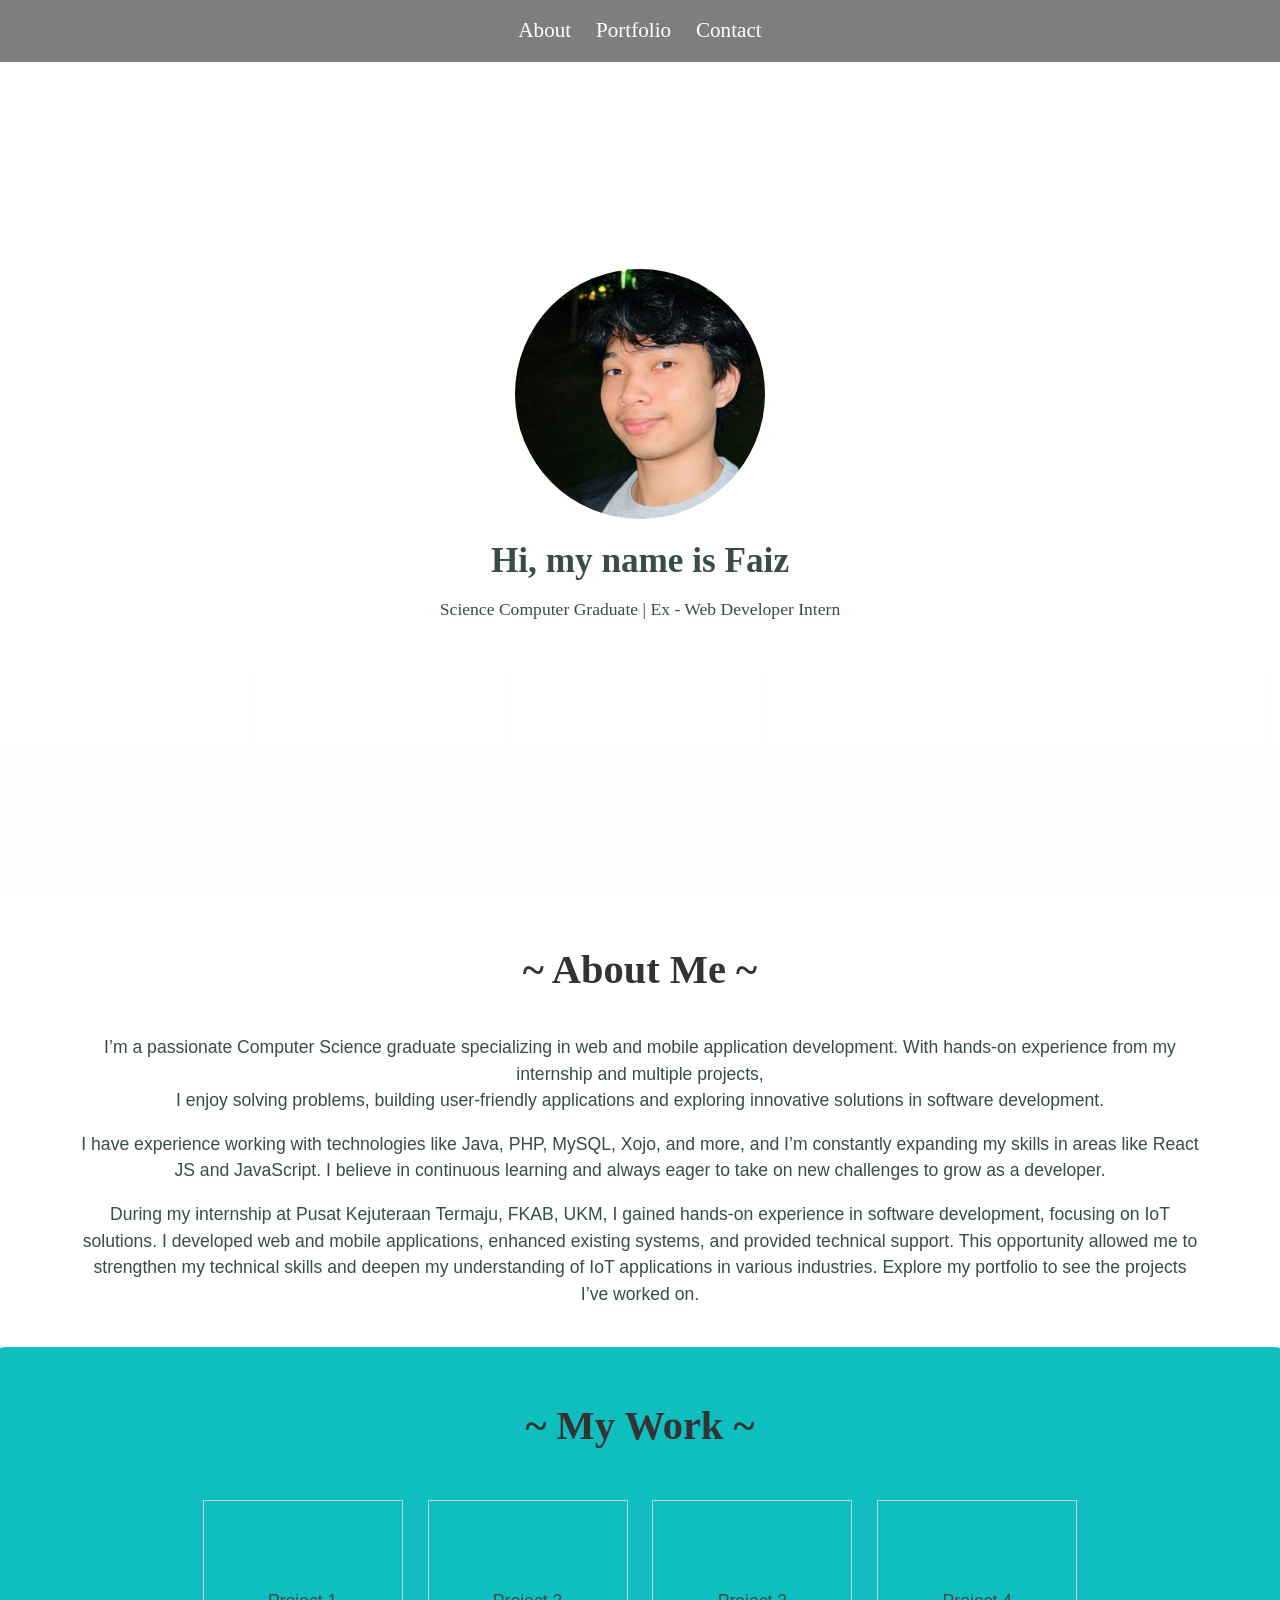
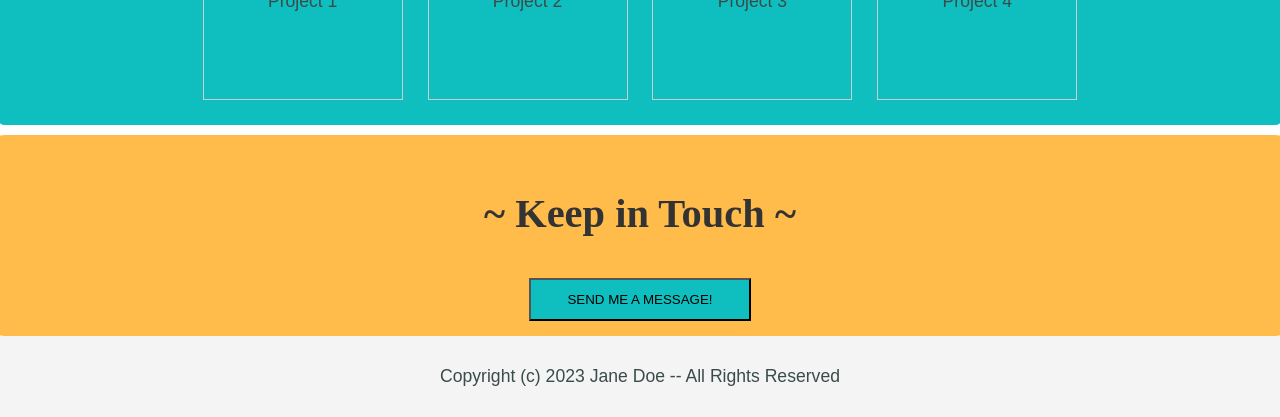
==== index.html @ 45387423 "Update index.html" ====
<!DOCTYPE html>
<html lang="en">
<head>
    <meta charset="UTF-8">
    <meta name="viewport" content="width=device-width, initial-scale=1.0">
    <title>Personal Portfolio</title>
    <link rel="stylesheet" href="style.css">
</head>
<body>
    <header class="header-background">
        <nav>
            <ul>
                <li><a href="#about">About</a></li>
                <li><a href="#portfolio">Portfolio</a></li>
                <li><a href="#contact">Contact</a></li>
            </ul>
        </nav>
        <div class="header-content">
            <img src="faiz_photo.jpg" alt="Profile Photo of Faiz">
            <h1>Hi, my name is Faiz</h1>
            <p>Science Computer Graduate | Ex - Web Developer Intern</p>
        </div>
    </header>
    <main>
        <section id="about">
            <h2>~ About Me ~</h2>
            <img src="faiz_photo.jpg" alt="Faiz's Profile" class="profile-photo" hidden>
            <p>I’m a passionate Computer Science graduate specializing in web and mobile application development. 
                With hands-on experience from my internship and multiple projects,<br>I enjoy solving problems, building user-friendly applications 
                and exploring innovative solutions in software development.</p>
            <p>I have experience working with technologies like Java, PHP, MySQL, Xojo, and more, and I’m constantly expanding my skills in areas 
                like React JS and JavaScript. I believe in continuous learning and always eager to take on new challenges to grow as a developer.</p>
            <p>During my internship at Pusat Kejuteraan Termaju, FKAB, UKM, I gained hands-on experience in software development, focusing on IoT solutions. 
                I developed web and mobile applications, enhanced existing systems, and provided technical support. 
                This opportunity allowed me to strengthen my technical skills and deepen my understanding of IoT applications in various industries. 
                Explore my portfolio to see the projects I’ve worked on.</p>
            </section>
        <section id="portfolio">
            <h2>~ My Work ~</h2>
            <div class="project" id="project1">Project 1</div>
            <div class="project" id="project2">Project 2</div>
            <div class="project" id="project3">Project 3</div>
            <div class="project" id="project4">Project 4</div>        
        </section>
        <section id="contact">
            <h2>~ Keep in Touch ~</h2>
            <button class="btn btn-default td-btn outline white">Send me a message!</button>
        </section>
    </main>
    <footer>
        <p>Copyright (c) 2023 Jane Doe -- All Rights Reserved</p>
    </footer>
</body>
</html>
---- style.css ----
:root {
    --primary-color: #29a598;
    --text-color: #394c4a;
    --background-light: #ffffff;
    --header-height: 100vh;
}

*, *::before, *::after {
    box-sizing: border-box;
}

html {
    font-size: 110%;
}

body {
    margin: 0;
    padding: 0;
    font-family: 'Work Sans', Helvetica, sans-serif;
    color: #394c4a;
    line-height: 1.5;
    overflow-x: hidden;
}

.header-background {
    background: linear-gradient(rgba(255, 254, 253, 0.7), rgba(255, 254, 253, 0.9)), 
                url("https://i.imgur.com/TAn6FWz.jpg") center center fixed;
    background-size: cover;
    text-align: center;
    height: 100vh; 
    display: flex;
    flex-direction: column;
    justify-content: center;
    align-items: center;
}

nav {
    width: 100%;
    position: absolute;
    top: 0;
    left: 0;
    background: rgba(0, 0, 0, 0.5);
    padding: 15px 0;
}

nav ul {
    list-style: none;
    margin: 0 auto;
    padding: 0;
    text-align: center;
}

nav ul li {
    display: inline;
    margin: 0 10px;
}

nav ul li a {
    color: white;
    text-decoration: none;
    font-family: 'Unica One', cursive;
    font-size: 1.2rem;
}

.header-content img {
    max-width: 250px;
    border-radius: 50%;
}

.header-content h1, .header-content p {
    margin: 0.5rem 0;
    font-family: 'Unica One', cursive;

}

#about {
    background-color: #ffffff; 
    padding-left: 40px;
    padding-right: 40px;
    margin: 40px;
    border-radius: 0.5%;
    text-align: center;
}

.profile-photo {
    max-width: 40%;
    height: auto; 
    border-radius: 50%; 
}

#portfolio {
    background-color: #0fbfbf; 
    padding: 15px;
    border-radius: 0.5%;
    text-align: center;
    margin-bottom: 10px;
}

.project {
    width: 200px;
    height: 200px;
    border: 1px solid #ccc;
    margin: 10px;
    display: inline-block;
    line-height: 200px;
}

#contact {
    background-color: #ffbc4b; 
    padding: 15px;
    border-radius: 0.5%;
    text-align: center;
}

.td-btn {
    padding: 12px 36px;
    text-transform: uppercase;
    transition: background-color 0.2s ease-in-out;
     background-color: #0fbfbf; 

}

footer {
    background-color: #f4f4f4;
    text-align: center;
    padding: 10px;
}

/* Additional Styles */
h2 {
    color: #333;
    font-family: 'Unica One', cursive;
    font-size: 2.3rem;
}

a {
    color: #29a598;
    transition: color 0.2s ease-in-out;
}

a:hover {
    color: #208479;
}

@media (max-width: 768px) {
    nav ul li {
        display: block;
        margin: 10px 0;
    }
  
  .profile-photo {
        width: 50%; 
        margin: 0 auto; 
    }
}
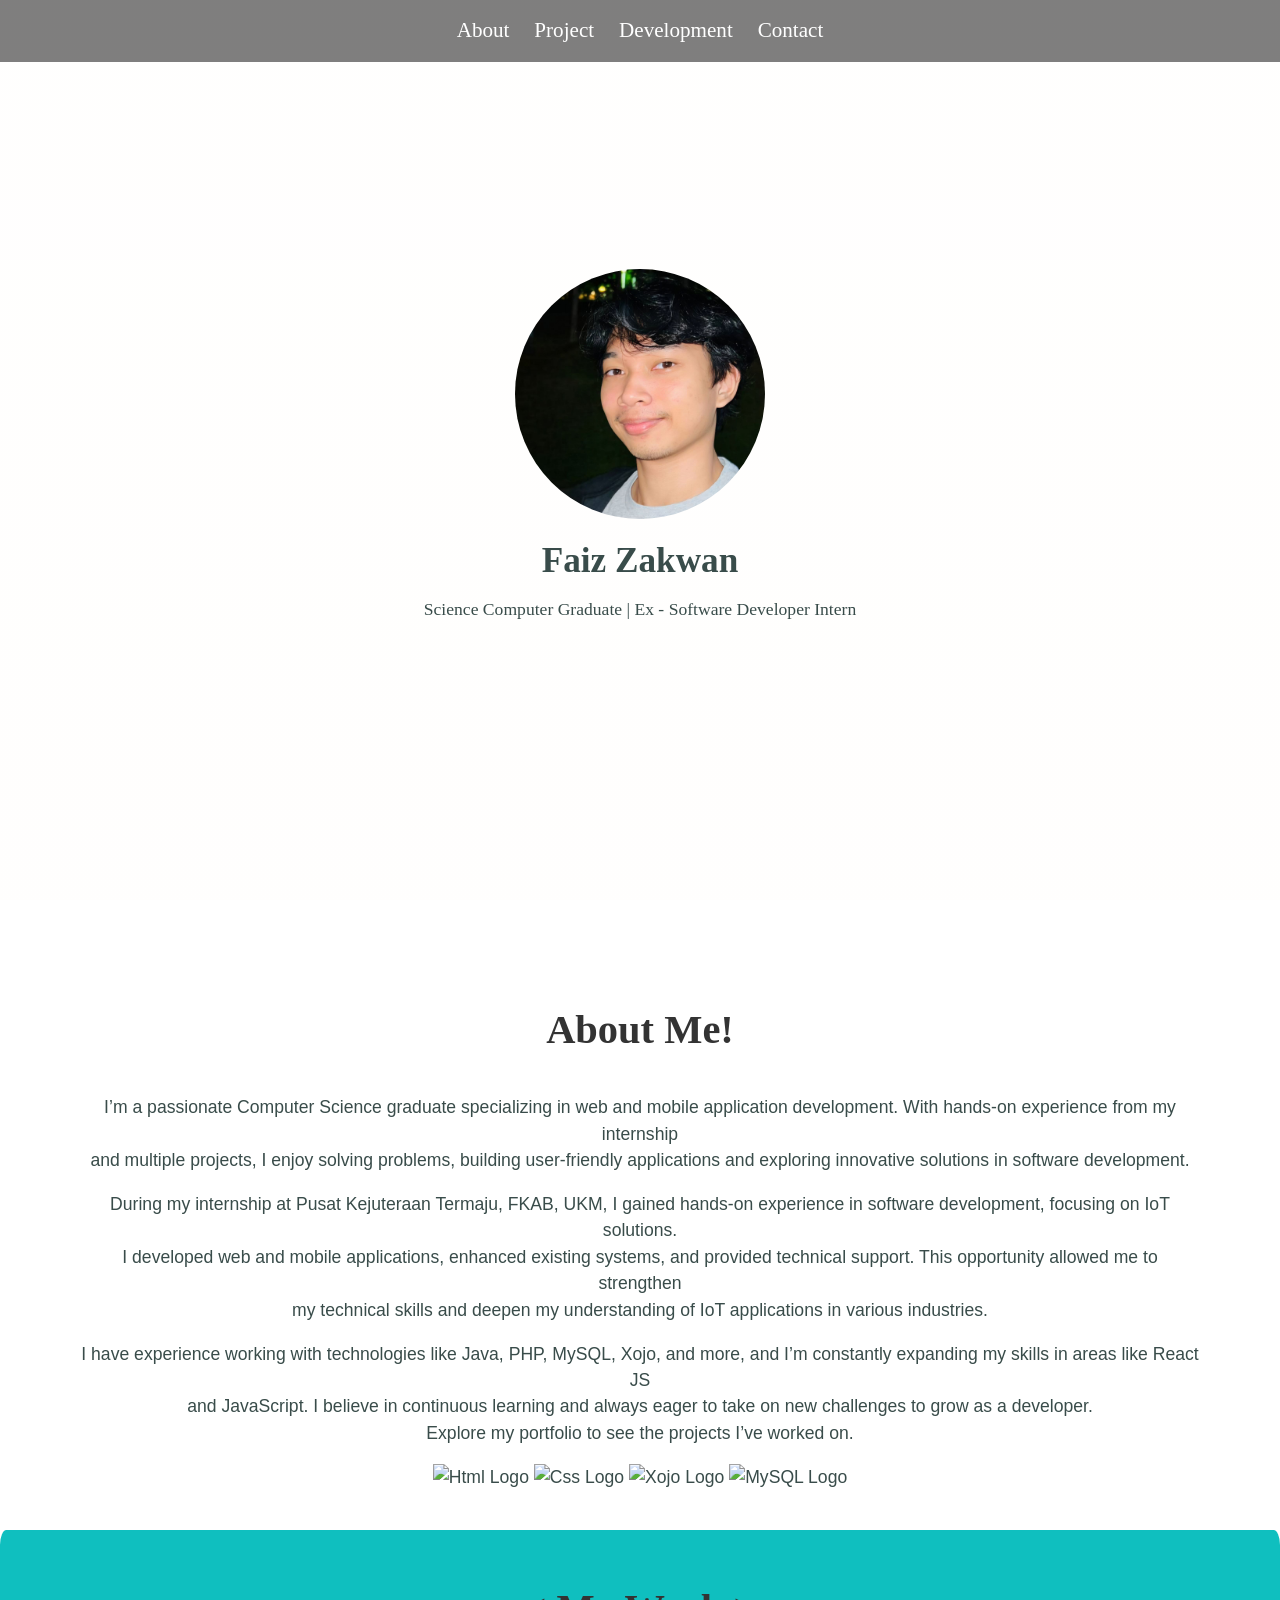
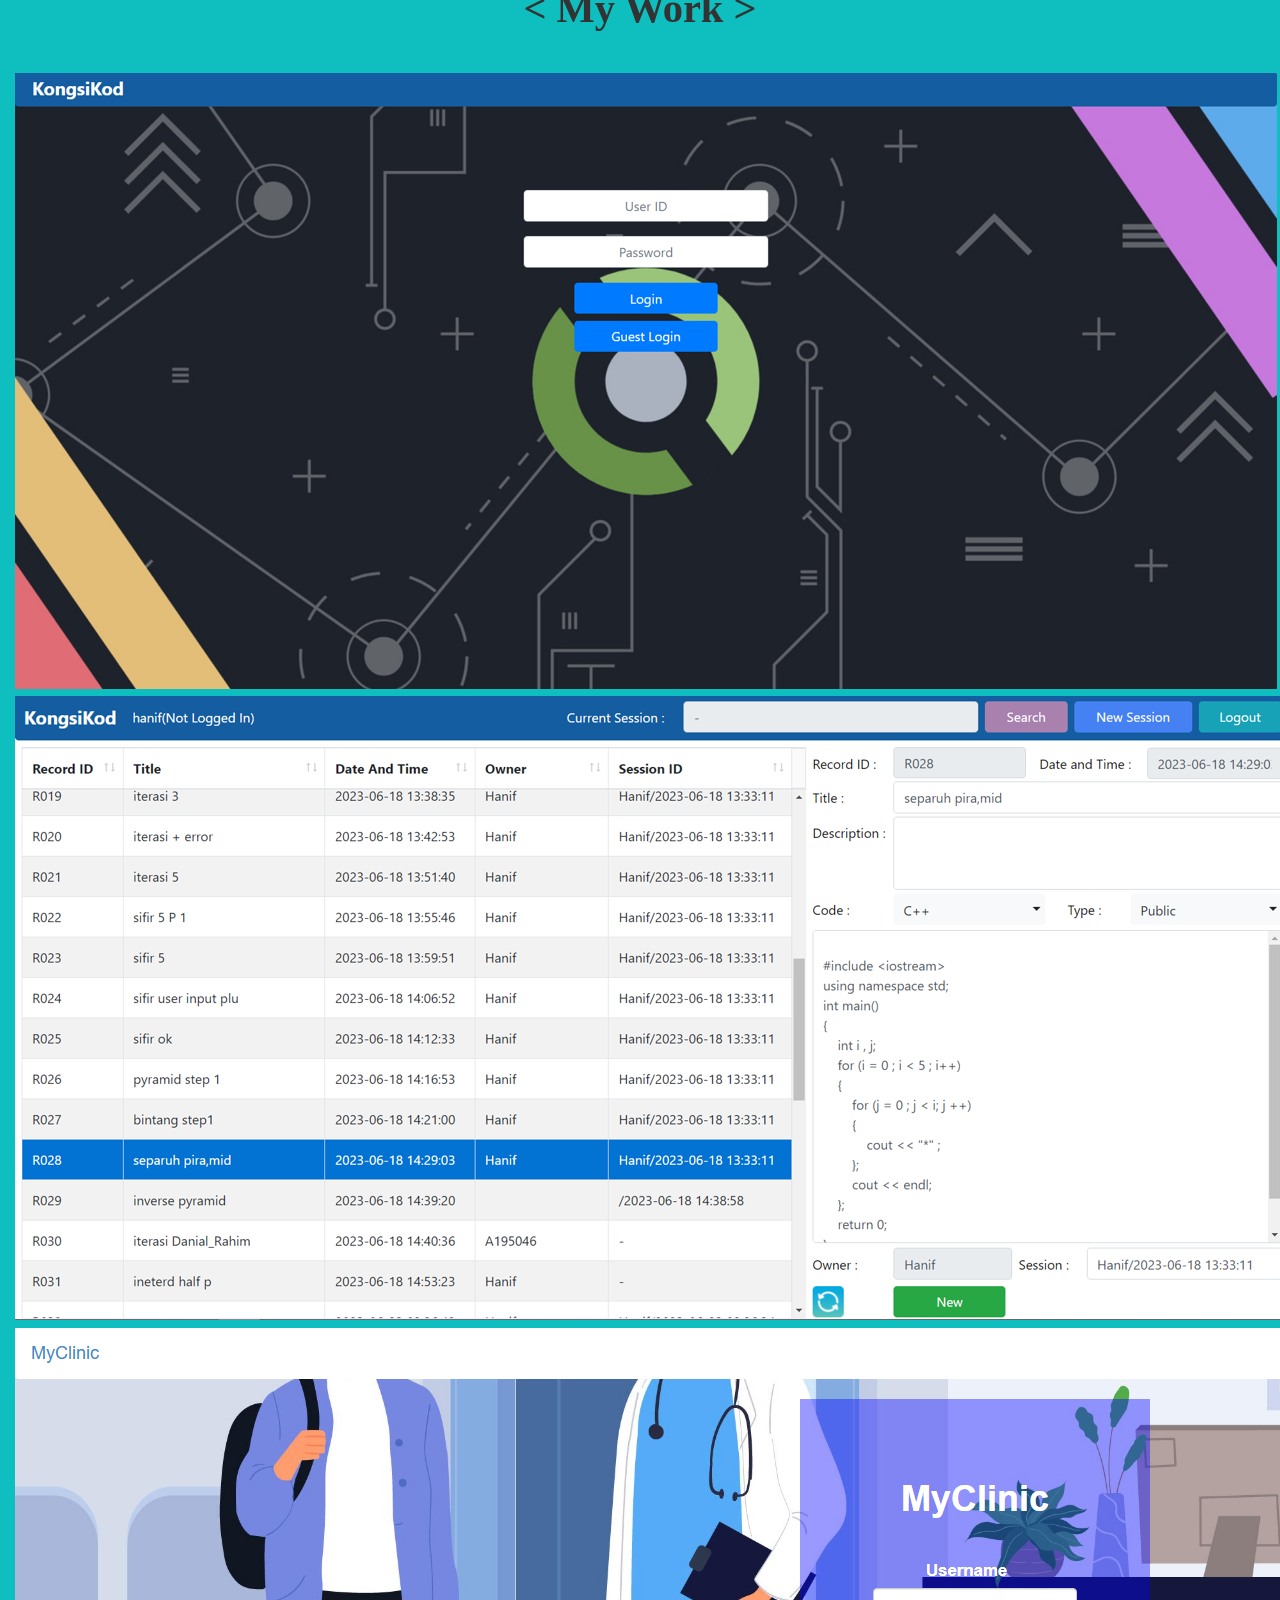
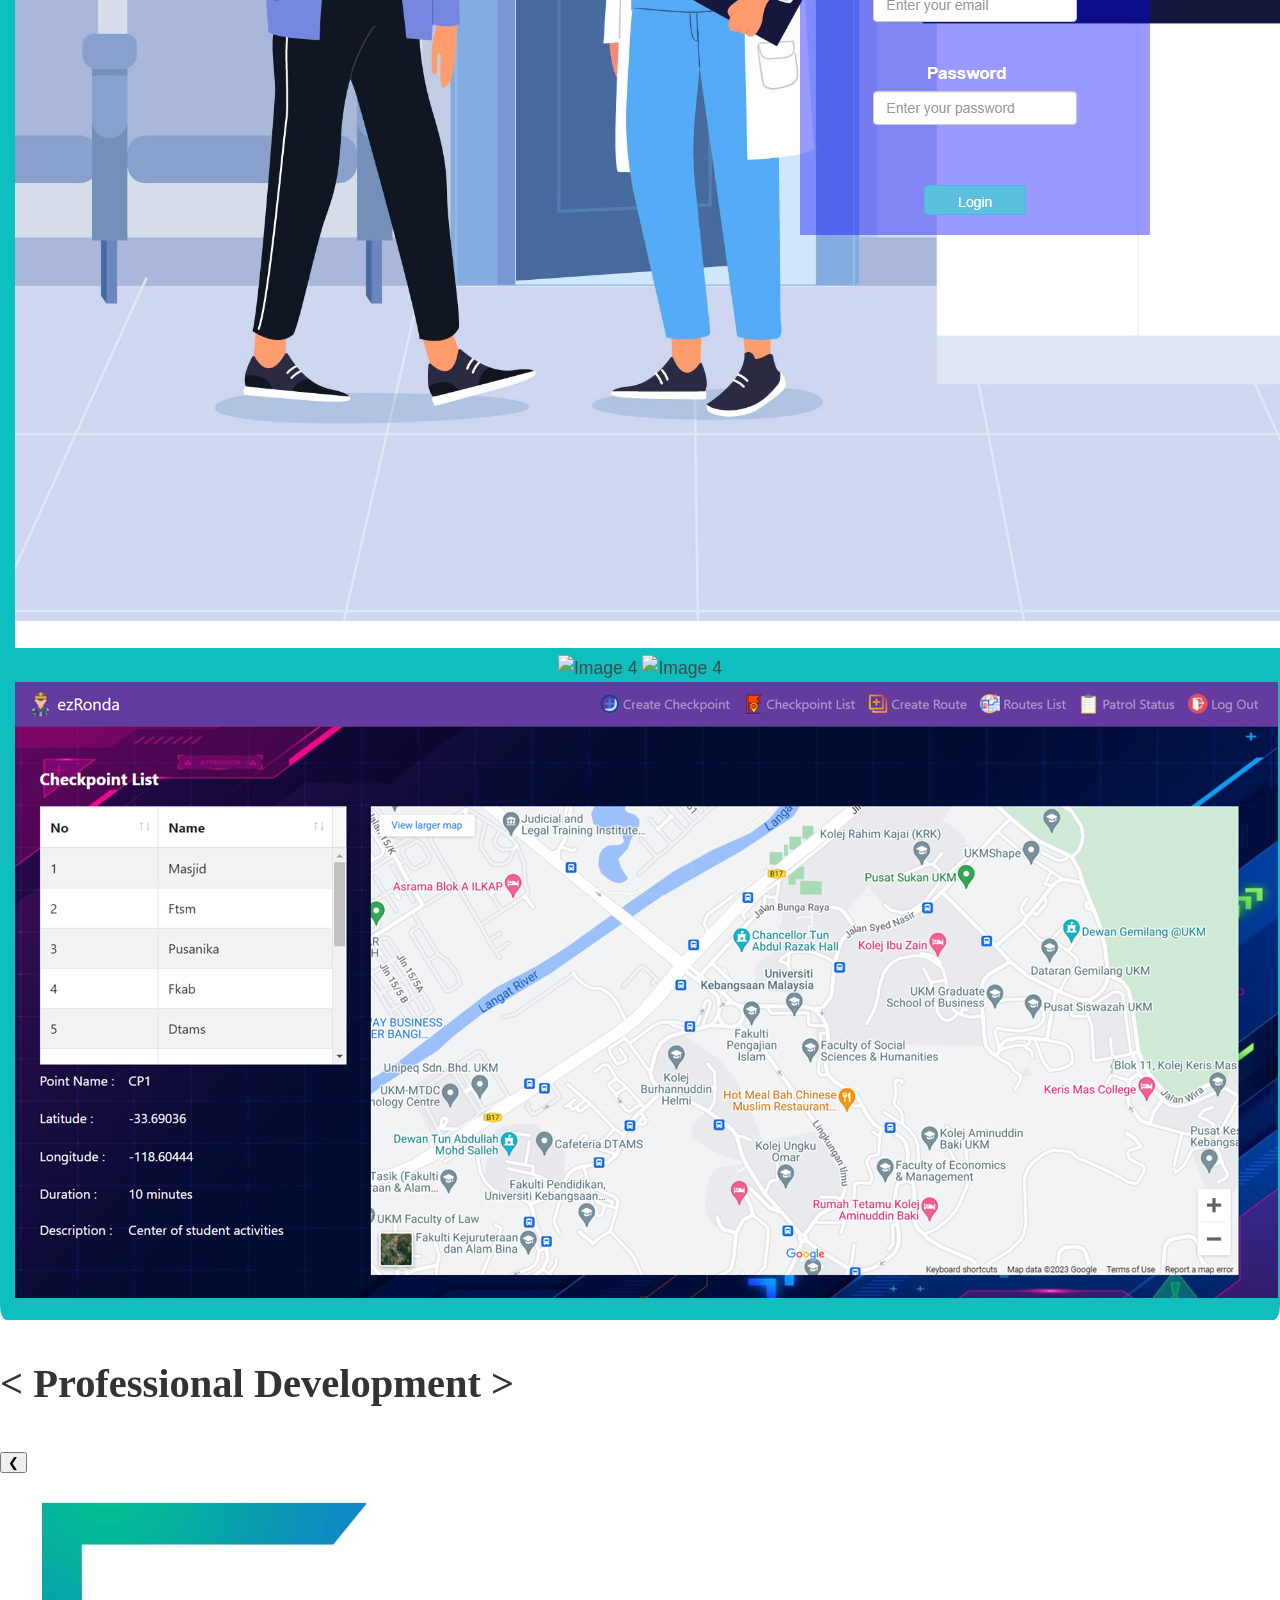
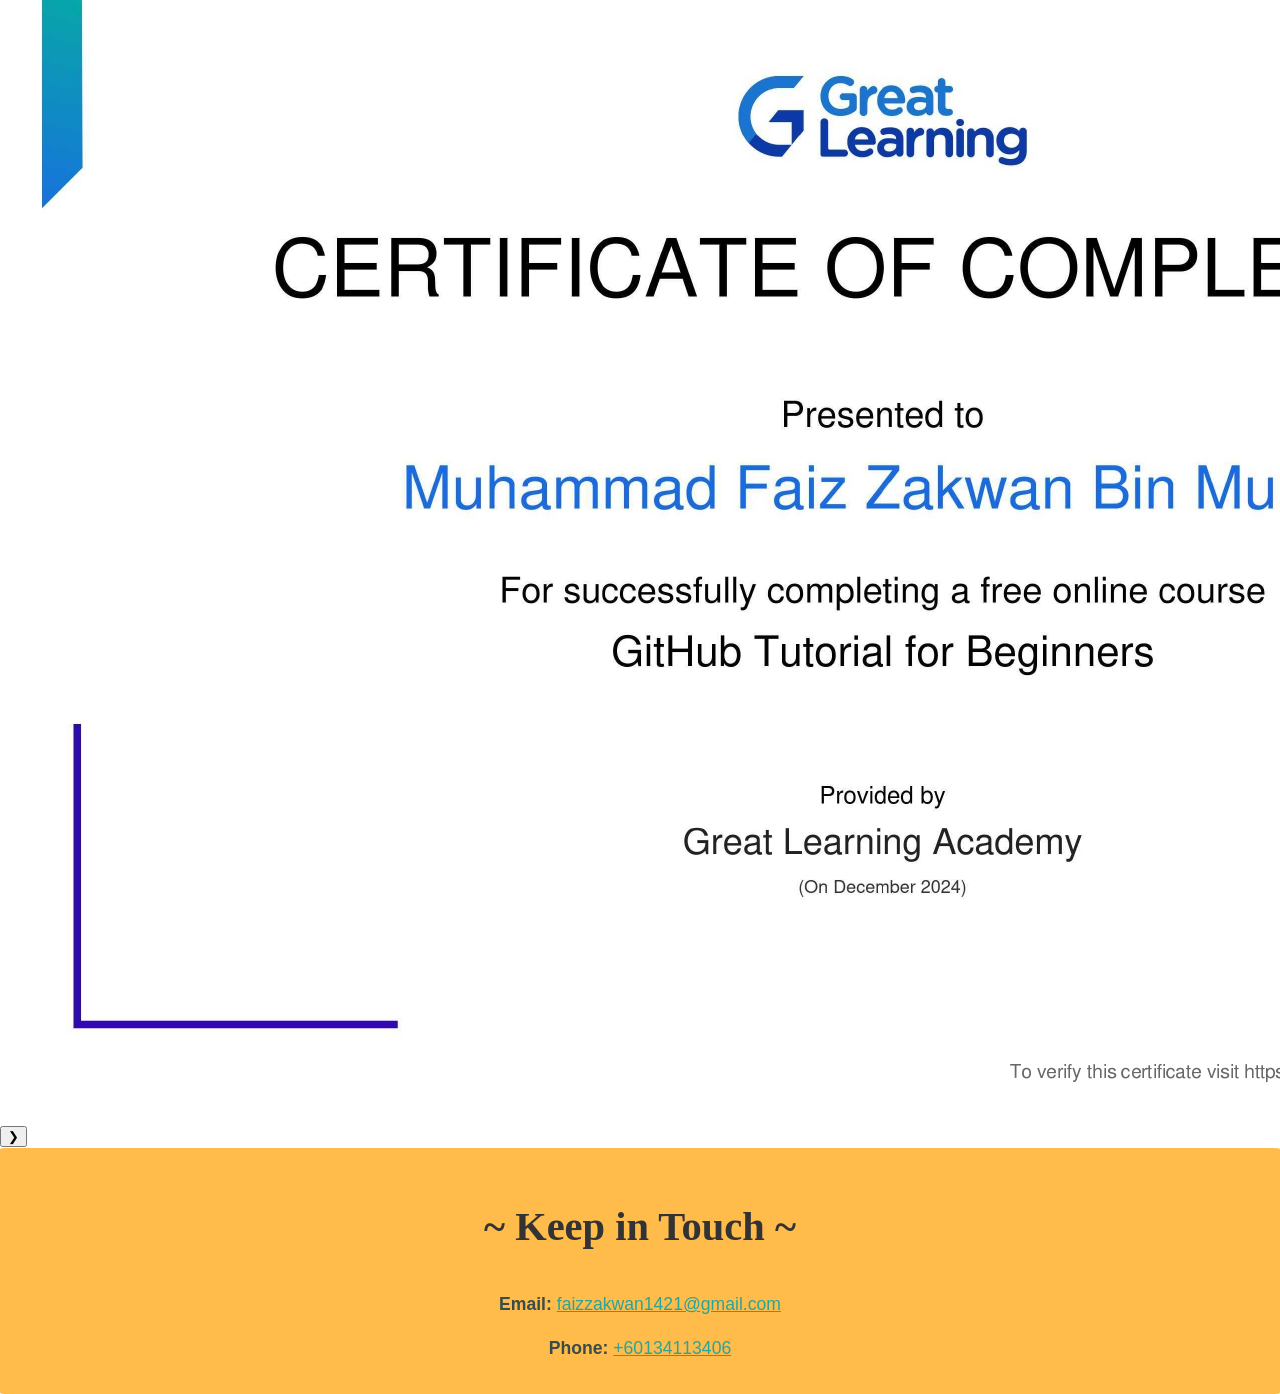
==== commit 67e705d9: "Update index.html" ====
--- a/index.html
+++ b/index.html
@@ -8,48 +8,67 @@
 </head>
 <body>
     <header class="header-background">
-        <nav>
+        <nav class="navbar">
             <ul>
                 <li><a href="#about">About</a></li>
-                <li><a href="#portfolio">Portfolio</a></li>
+                <li><a href="#portfolio">Project</a></li>
+                <li><a href="#development">Development</a></li>
                 <li><a href="#contact">Contact</a></li>
             </ul>
         </nav>
         <div class="header-content">
             <img src="faiz_photo.jpg" alt="Profile Photo of Faiz">
-            <h1>Hi, my name is Faiz</h1>
-            <p>Science Computer Graduate | Ex - Web Developer Intern</p>
+            <h1>Faiz Zakwan</h1>
+            <p>Science Computer Graduate | Ex - Software Developer Intern</p>
         </div>
     </header>
     <main>
         <section id="about">
-            <h2>~ About Me ~</h2>
+            <br>
+            <h2>About Me!</h2>
             <img src="faiz_photo.jpg" alt="Faiz's Profile" class="profile-photo" hidden>
             <p>I’m a passionate Computer Science graduate specializing in web and mobile application development. 
-                With hands-on experience from my internship and multiple projects,<br>I enjoy solving problems, building user-friendly applications 
+                With hands-on experience from my internship<br> and multiple projects, I enjoy solving problems, building user-friendly applications 
                 and exploring innovative solutions in software development.</p>
+            <p>During my internship at Pusat Kejuteraan Termaju, FKAB, UKM, I gained hands-on experience in software development, focusing on IoT solutions. 
+                <br>I developed web and mobile applications, enhanced existing systems, and provided technical support. 
+                This opportunity allowed me to strengthen<br> my technical skills and deepen my understanding of IoT applications in various industries.</p>
             <p>I have experience working with technologies like Java, PHP, MySQL, Xojo, and more, and I’m constantly expanding my skills in areas 
-                like React JS and JavaScript. I believe in continuous learning and always eager to take on new challenges to grow as a developer.</p>
-            <p>During my internship at Pusat Kejuteraan Termaju, FKAB, UKM, I gained hands-on experience in software development, focusing on IoT solutions. 
-                I developed web and mobile applications, enhanced existing systems, and provided technical support. 
-                This opportunity allowed me to strengthen my technical skills and deepen my understanding of IoT applications in various industries. 
-                Explore my portfolio to see the projects I’ve worked on.</p>
-            </section>
+                    like React JS <br>and JavaScript. I believe in continuous learning and always eager to take on new challenges to grow as a developer. 
+                    <br>Explore my portfolio to see the projects I’ve worked on.</p>
+            <img src="https://encrypted-tbn0.gstatic.com/images?q=tbn:ANd9GcT6935wo8bLZh5FeafJEffqWKDOpNpx6UE5bg&s" alt="Html Logo" class="icon-logo">
+            <img src="https://upload.wikimedia.org/wikipedia/commons/thumb/d/d5/CSS3_logo_and_wordmark.svg/1452px-CSS3_logo_and_wordmark.svg.png" alt="Css Logo" class="icon-logo">
+            <img src="https://encrypted-tbn0.gstatic.com/images?q=tbn:ANd9GcQOuQGJDPVhYsWOmo3Ym7_t-1iZufV3kWUZgw&s" alt="Xojo Logo" class="icon-logo">
+            <img src="https://logolook.net/wp-content/uploads/2024/01/MySQL-Logo.png" alt="MySQL Logo" class="icon-logo">
+        </section>
         <section id="portfolio">
-            <h2>~ My Work ~</h2>
-            <div class="project" id="project1">Project 1</div>
-            <div class="project" id="project2">Project 2</div>
-            <div class="project" id="project3">Project 3</div>
-            <div class="project" id="project4">Project 4</div>        
+            <h2> &#60; My Work &#62;</h2>
+            <div class="gallery-container">
+                <!-- Images for the gallery -->
+                <img src="login_kongsikod.png" class="gallery-image" alt="Image 1">
+                <img src="main_kongsikod.png" class="gallery-image" alt="Image 2">
+                <img src="login_myclinic.png" class="gallery-image" alt="Image 3">
+                <img src="form_myclinic.png" class="gallery-image" alt="Image 4">
+                <img src="list_myclinic.png" class="gallery-image" alt="Image 4">
+                <img src="list_ezronda.png" class="gallery-image" alt="Image 4">
+            </div>      
+        </section>
+        <section id="development">
+            <h2> &#60; Professional Development &#62;</h2>
+            <div class="slider">
+                <!-- Images for the gallery -->
+                <button class="slider-button" id="prev">❮</button>
+                <img id="slider-image" src="cert_github.jpg" alt="Image 1">
+                <button class="slider-button" id="next">❯</button>
+            </div>          
         </section>
         <section id="contact">
             <h2>~ Keep in Touch ~</h2>
-            <button class="btn btn-default td-btn outline white">Send me a message!</button>
+            <p><strong>Email:</strong> <a href="mailto:faizzakwan1421@gmail.com">faizzakwan1421@gmail.com</a></p>
+            <p><strong>Phone:</strong> <a href="tel:+60134113406">+60134113406</a></p>
         </section>
     </main>
-    <footer>
-        <p>Copyright (c) 2023 Jane Doe -- All Rights Reserved</p>
-    </footer>
+    <script src="script.js"></script>
 </body>
 </html>
  
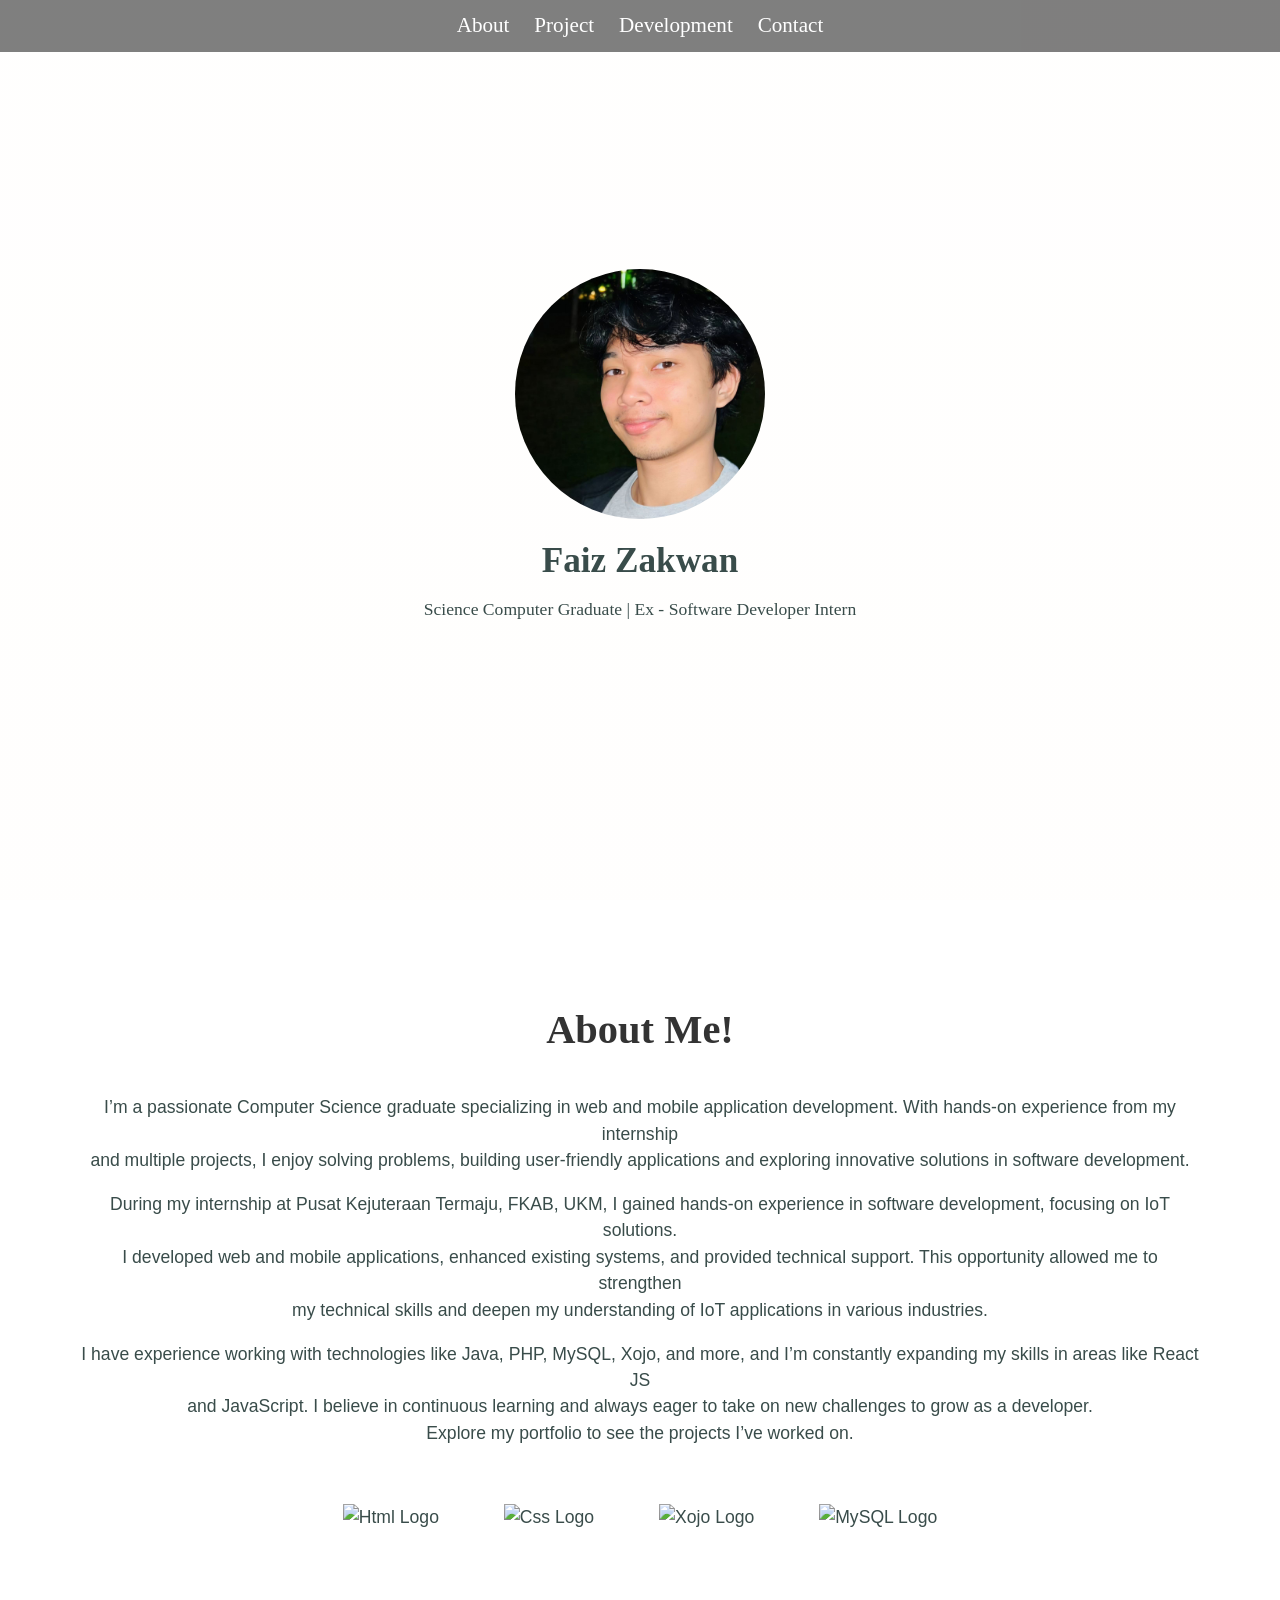
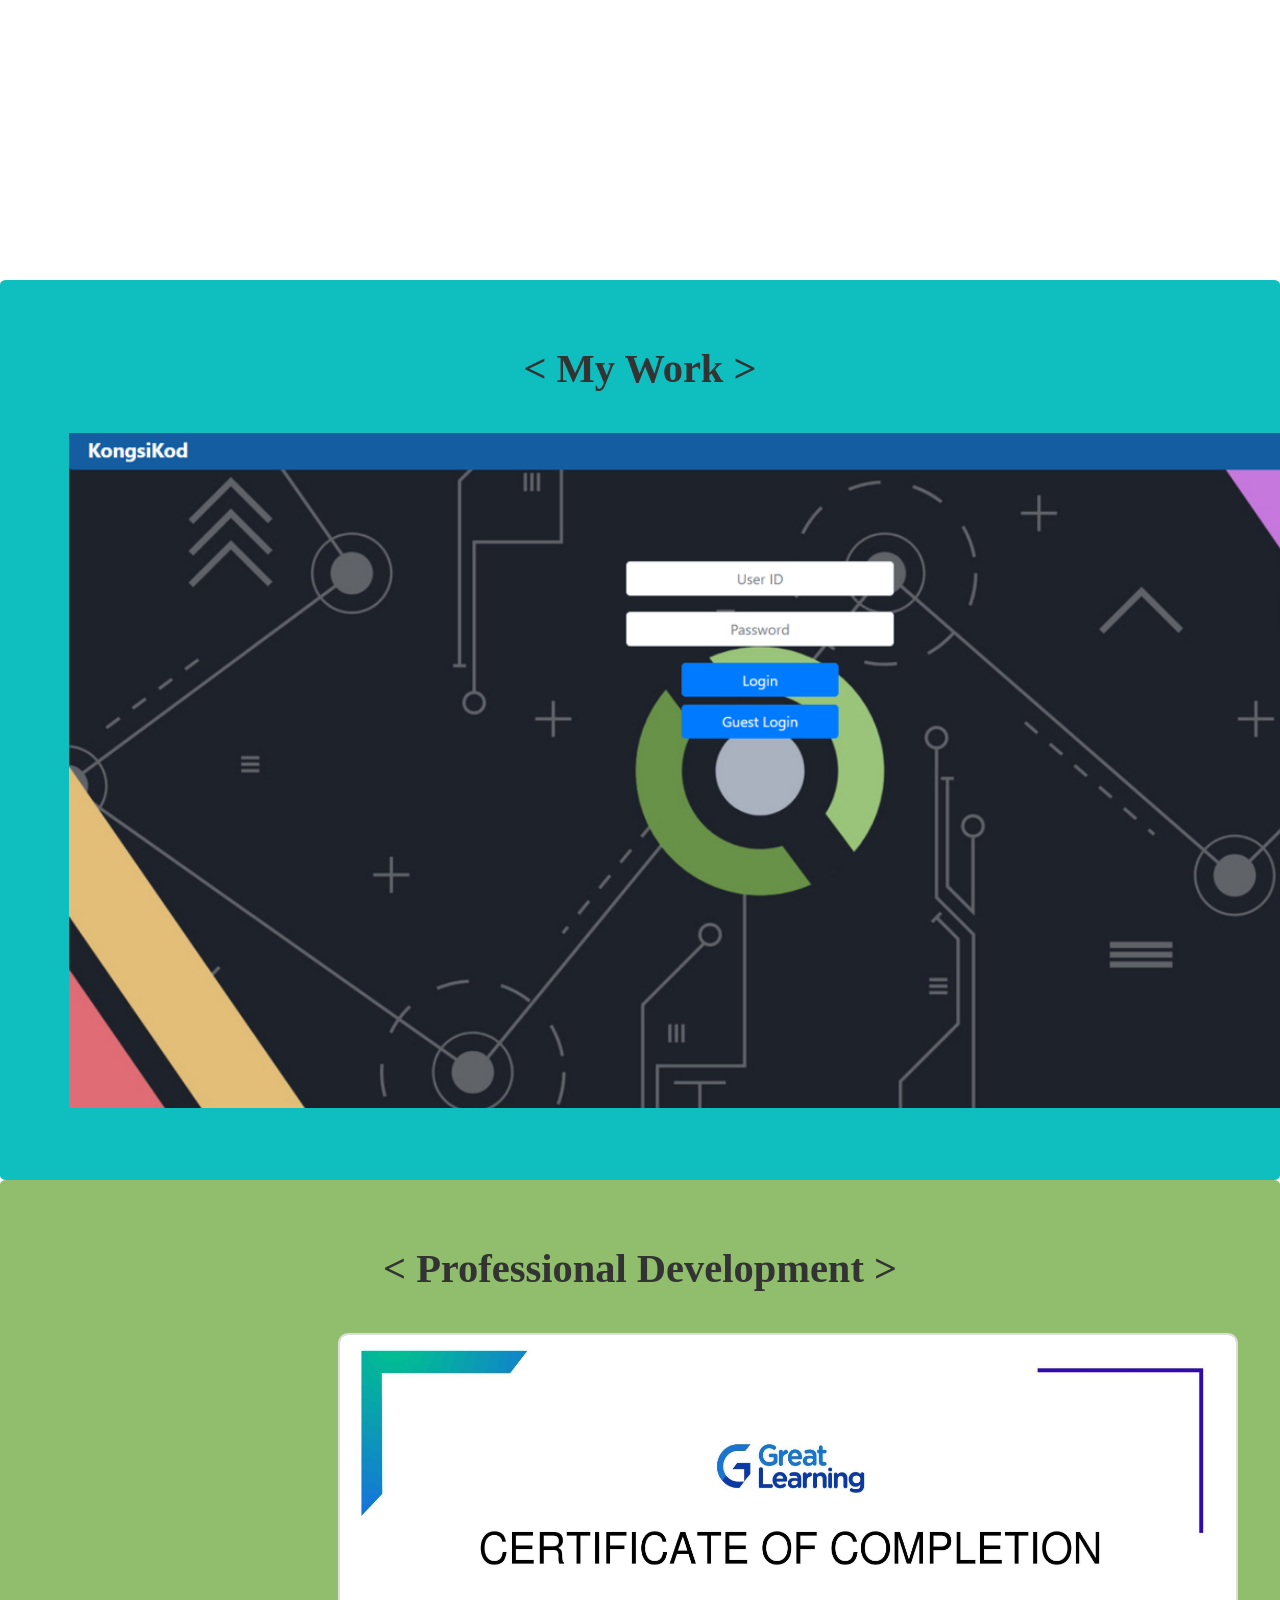
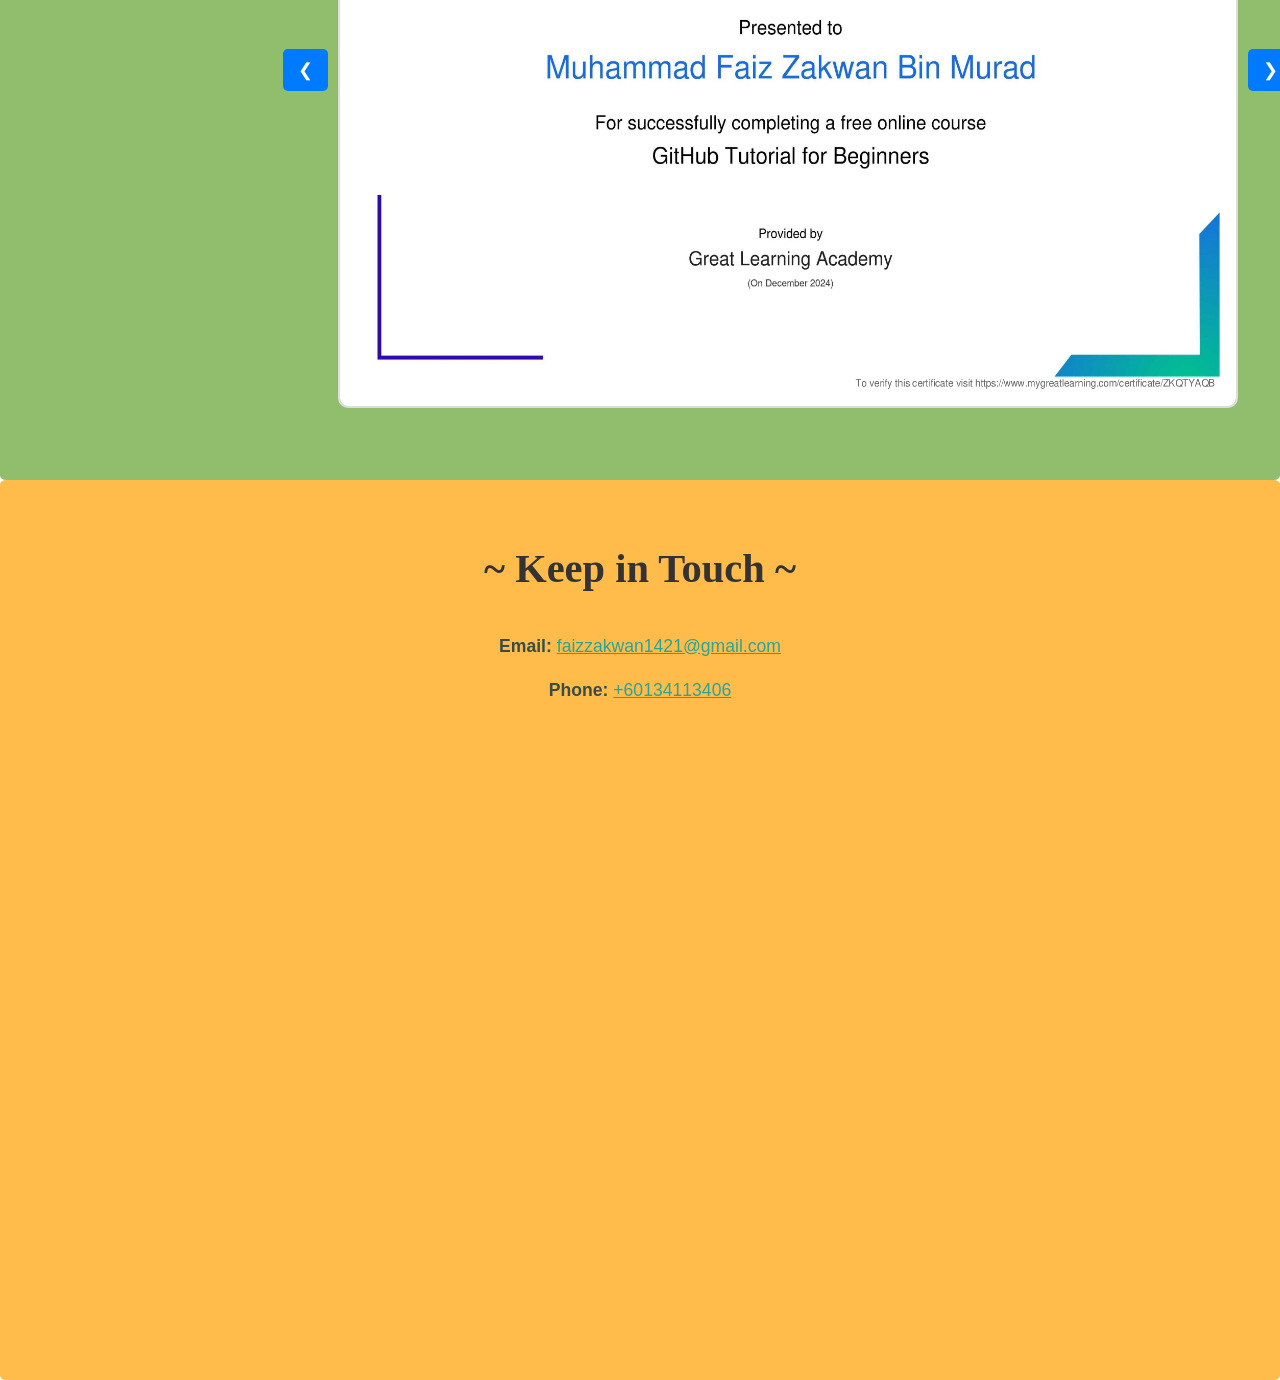
==== commit d27b0090: "Update index.html" ====
--- a/index.html
+++ b/index.html
@@ -49,7 +49,7 @@
                 <img src="main_kongsikod.png" class="gallery-image" alt="Image 2">
                 <img src="login_myclinic.png" class="gallery-image" alt="Image 3">
                 <img src="form_myclinic.png" class="gallery-image" alt="Image 4">
-                <img src="list_myclinic.png" class="gallery-image" alt="Image 4">
+                <img src="list_myclinic.PNG" class="gallery-image" alt="Image 4">
                 <img src="list_ezronda.png" class="gallery-image" alt="Image 4">
             </div>      
         </section>
--- a/style.css
+++ b/style.css
@@ -20,11 +20,12 @@
     color: #394c4a;
     line-height: 1.5;
     overflow-x: hidden;
+    min-height: 100%;
 }
 
 .header-background {
     background: linear-gradient(rgba(255, 254, 253, 0.7), rgba(255, 254, 253, 0.9)), 
-                url("https://i.imgur.com/TAn6FWz.jpg") center center fixed;
+                url("https://png.pngtree.com/thumb_back/fh260/background/20240610/pngtree-computer-of-a-programmer-with-lines-code-of-software-image_15746003.jpg") center center fixed;
     background-size: cover;
     text-align: center;
     height: 100vh; 
@@ -36,11 +37,15 @@
 
 nav {
     width: 100%;
-    position: absolute;
+    position: fixed;
     top: 0;
     left: 0;
     background: rgba(0, 0, 0, 0.5);
-    padding: 15px 0;
+    padding: 10px 0;
+}
+
+.navbar {
+    z-index: 1000; /* Ensures it stays on top */
 }
 
 nav ul {
@@ -74,7 +79,8 @@
 }
 
 #about {
-    background-color: #ffffff; 
+    background-color: #ffffff;
+    height: 100vh;
     padding-left: 40px;
     padding-right: 40px;
     margin: 40px;
@@ -88,12 +94,25 @@
     border-radius: 50%; 
 }
 
+.icon-logo {
+    max-width: 40%;
+    max-height: 40%;
+    height: auto;
+    width: auto;
+    padding-left: 30px;
+    padding-right: 30px;
+    padding-top: 40px;
+    padding-bottom: 40px;
+}
+
+
 #portfolio {
-    background-color: #0fbfbf; 
-    padding: 15px;
-    border-radius: 0.5%;
-    text-align: center;
-    margin-bottom: 10px;
+    background-color: #0fbfbf;
+    height: 100vh;
+    padding: 25px;
+    border-radius: 0.5%;
+    text-align: center;
+    
 }
 
 .project {
@@ -105,9 +124,19 @@
     line-height: 200px;
 }
 
+#development {
+    background-color: #90be6d;
+    height: 100vh;
+    padding: 25px;
+    border-radius: 0.5%;
+    text-align: center;
+    
+}
+
 #contact {
-    background-color: #ffbc4b; 
-    padding: 15px;
+    background-color: #ffbc4b;
+    height: 100vh; 
+    padding: 25px;
     border-radius: 0.5%;
     text-align: center;
 }
@@ -153,3 +182,63 @@
         margin: 0 auto; 
     }
 }
+
+/* Gallery container */
+.gallery-container {
+    position: relative;
+    width: 1400px;
+    max-width: 1500px;
+    height: 75vh;
+    overflow: hidden;
+    
+    border-radius: 10px;
+
+    margin-left: 35px;
+}
+
+/* Gallery images */
+.gallery-image {
+    position: absolute;
+    width: 100%;
+    height: 100%;
+    object-fit: contain;
+    opacity: 0; /* Initially hidden */
+    transition: opacity 1s ease-in-out;
+    top: 0;
+    left: 0;
+}
+
+/* Show the first image */
+.gallery-image.active {
+    opacity: 1;
+}
+
+.slider {
+    display: flex;
+    align-items: center;
+    gap: 10px;
+    margin: 0 auto;
+    width: 58%;
+}
+
+.slider-button {
+    background-color: #007bff;
+    color: white;
+    border: none;
+    padding: 10px 15px;
+    cursor: pointer;
+    font-size: 18px;
+    border-radius: 5px;
+}
+
+.slider-button:hover {
+    background-color: #0056b3;
+  }
+  
+#slider-image {
+    max-width: 1400px;
+    width: 100vh;
+    height: 75vh;
+    border: 2px solid #ddd;
+    border-radius: 10px;
+}
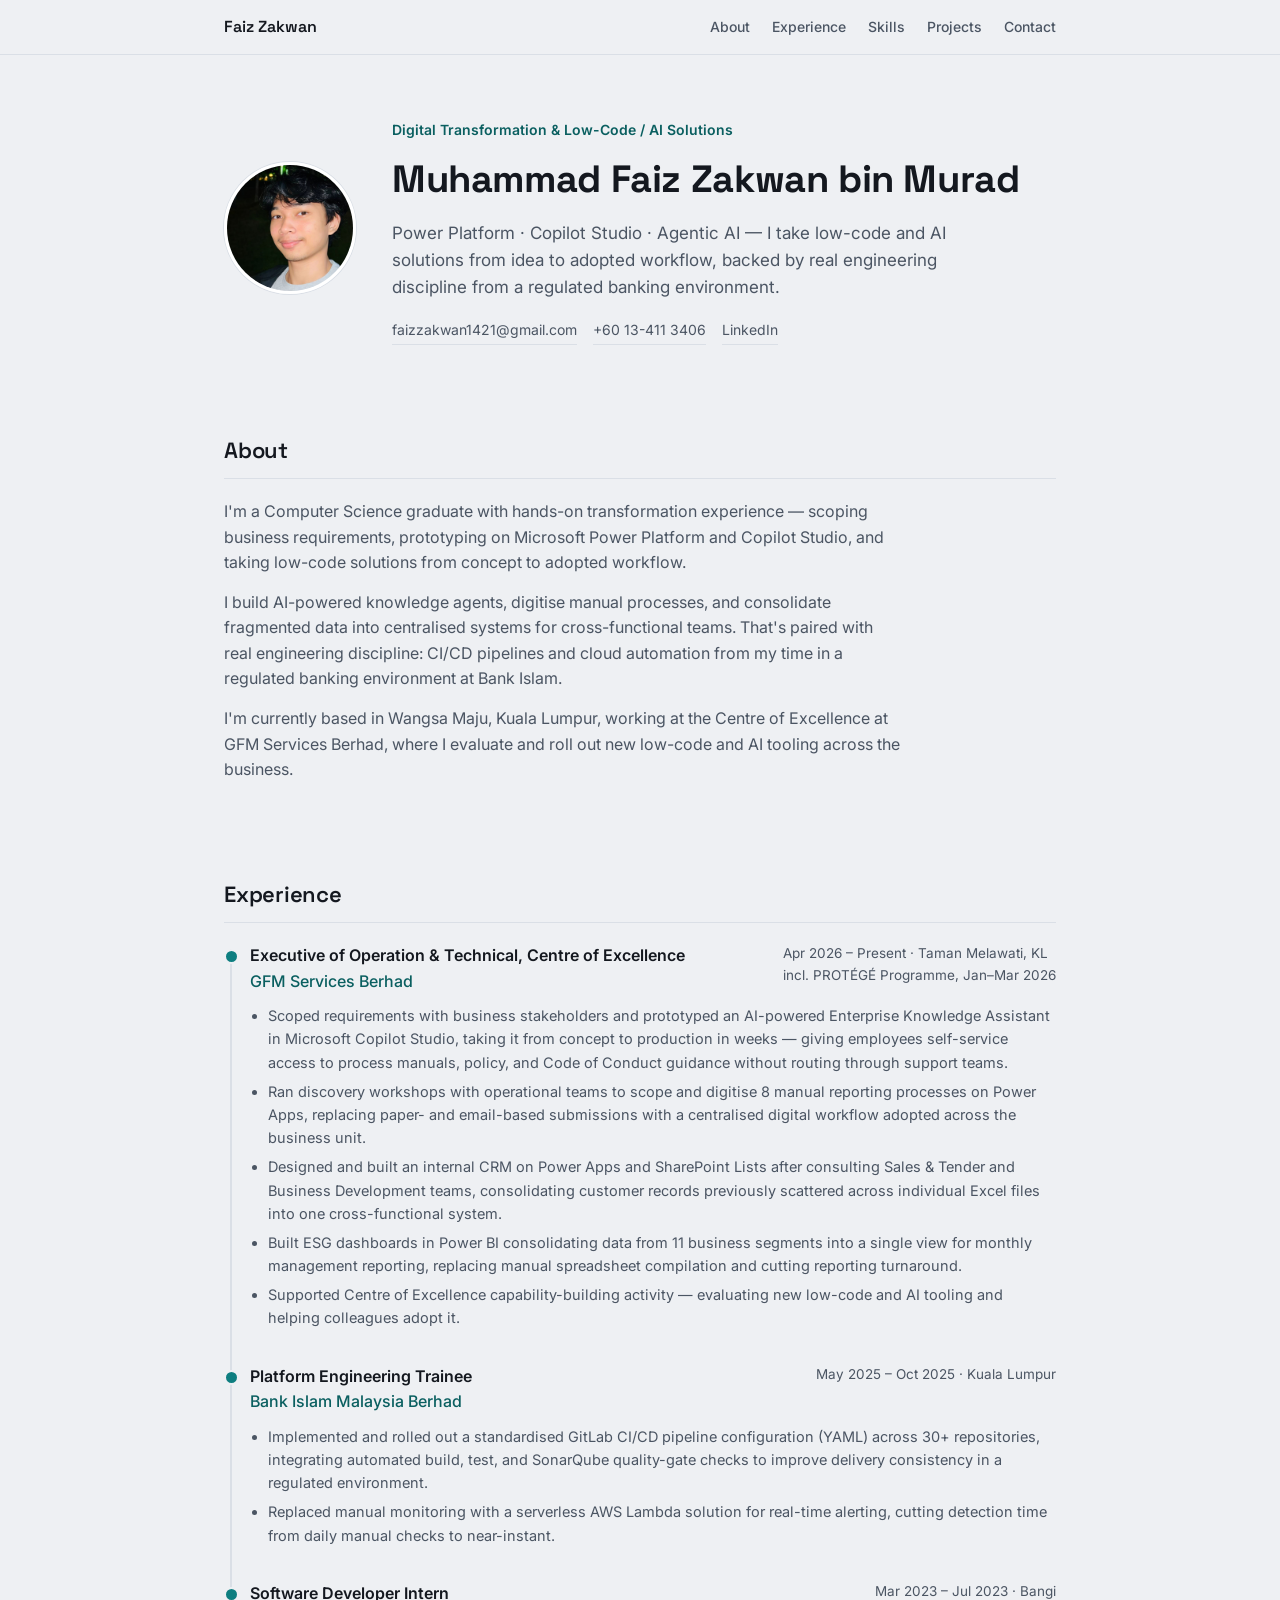
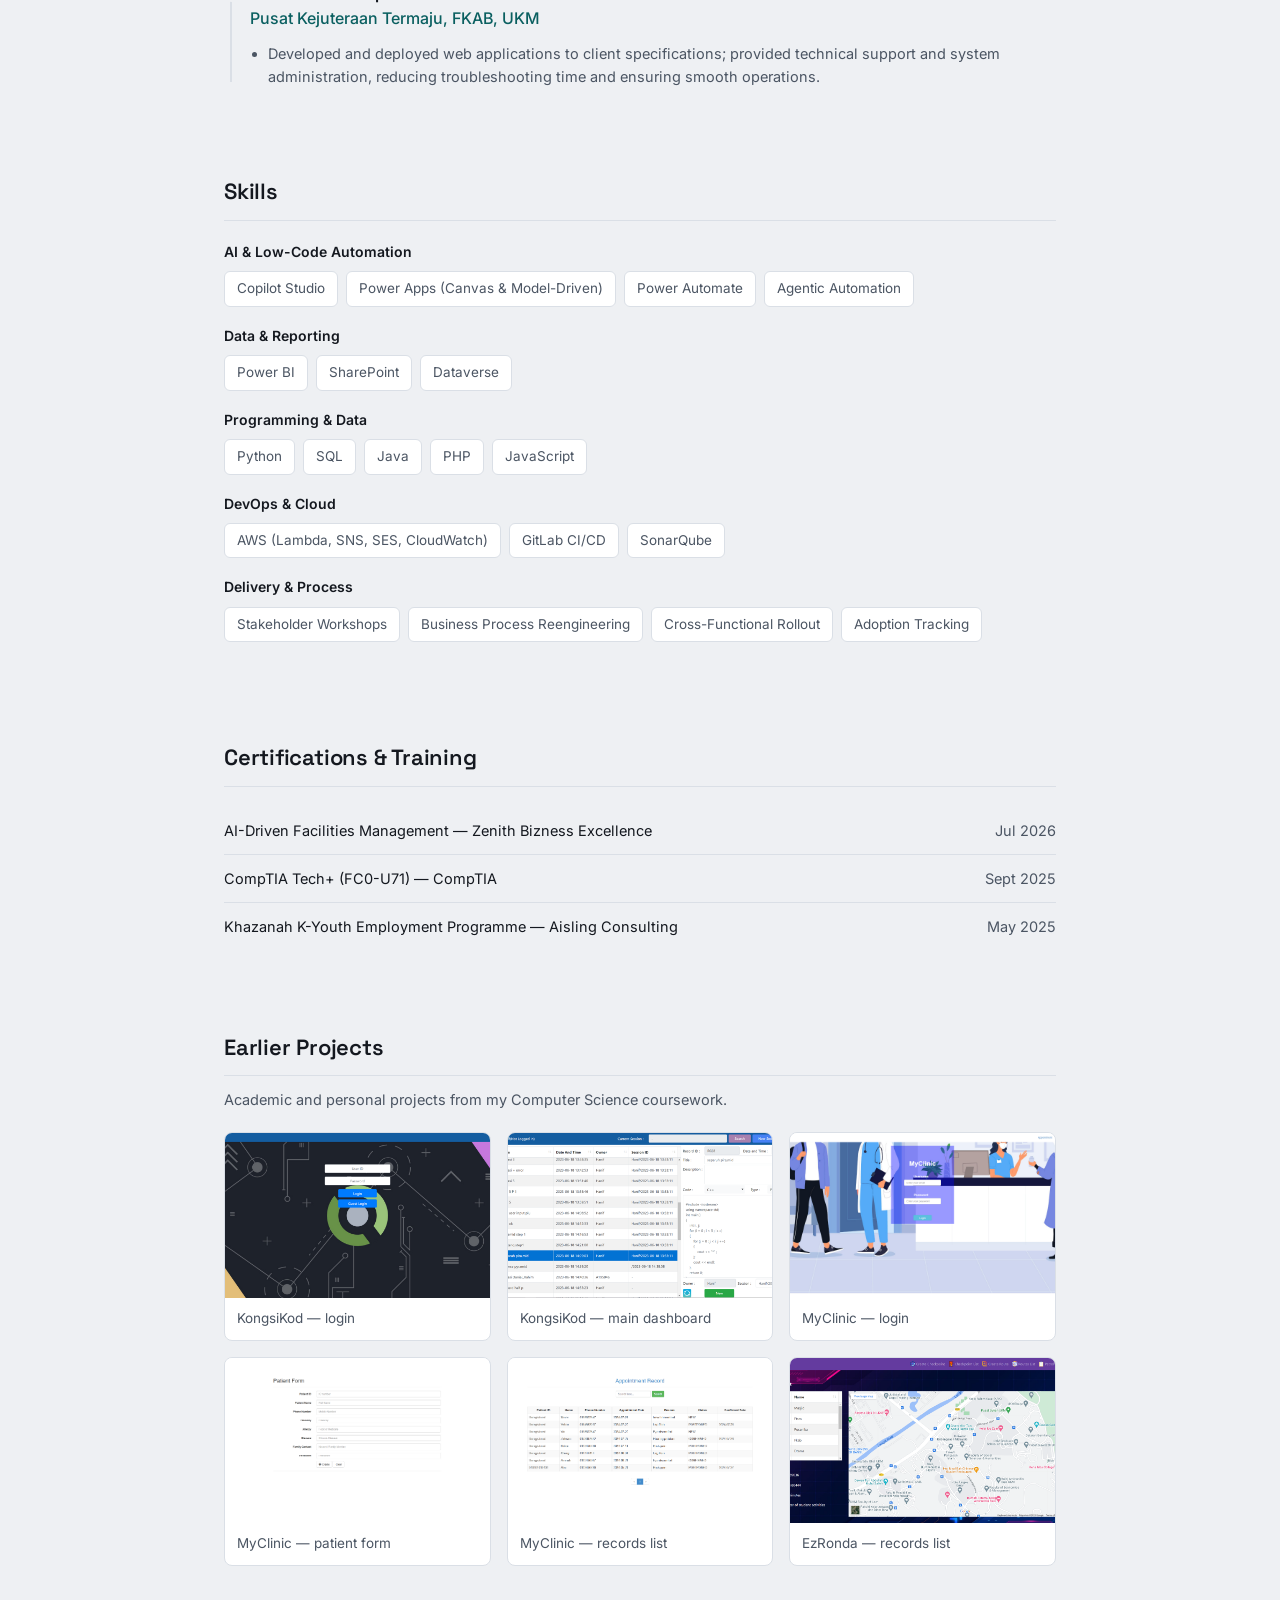
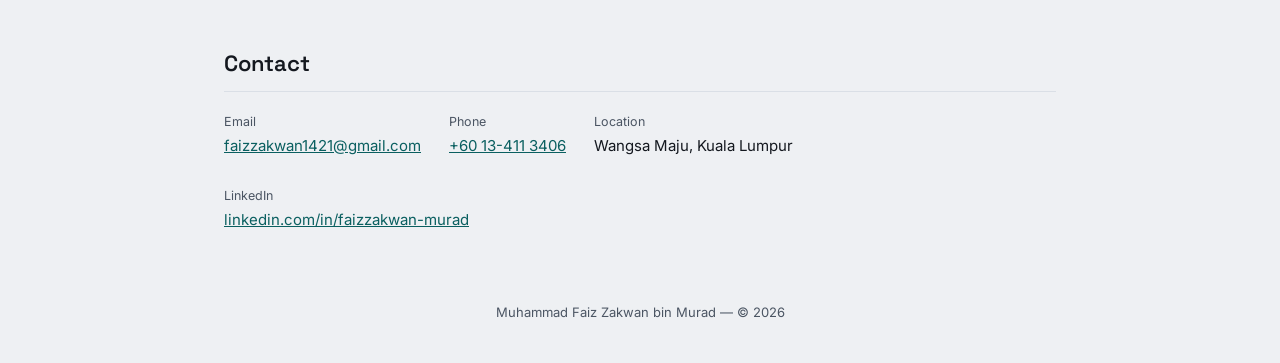
==== commit c860f218: "Update index.html" ====
--- a/index.html
+++ b/index.html
@@ -1,74 +1,353 @@
 <!DOCTYPE html>
 <html lang="en">
 <head>
-    <meta charset="UTF-8">
-    <meta name="viewport" content="width=device-width, initial-scale=1.0">
-    <title>Personal Portfolio</title>
-    <link rel="stylesheet" href="style.css">
+<meta charset="UTF-8">
+<meta name="viewport" content="width=device-width, initial-scale=1.0">
+<title>Faiz Zakwan — Digital Transformation & Low-Code/AI Solutions</title>
+<link rel="preconnect" href="https://fonts.googleapis.com">
+<link rel="preconnect" href="https://fonts.gstatic.com" crossorigin>
+<link href="https://fonts.googleapis.com/css2?family=Space+Grotesk:wght@400;500;600;700&family=Inter:wght@400;500;600&display=swap" rel="stylesheet">
+<style>
+  :root{
+    --bg: #EEF0F3;
+    --bg-panel: #FFFFFF;
+    --ink: #14181F;
+    --ink-soft: #4B5563;
+    --line: #DADFE6;
+    --teal: #0E7E80;
+    --teal-dark: #0A5F60;
+    --amber: #D98C2B;
+  }
+  *{box-sizing:border-box;}
+  html{scroll-behavior:smooth;}
+  body{
+    margin:0;
+    background:var(--bg);
+    color:var(--ink);
+    font-family:'Inter', system-ui, sans-serif;
+    line-height:1.6;
+  }
+  h1,h2,h3{
+    font-family:'Space Grotesk', system-ui, sans-serif;
+    letter-spacing:-0.01em;
+    margin:0;
+  }
+  a{color:var(--teal-dark);}
+  .wrap{max-width:880px; margin:0 auto; padding:0 24px;}
+
+  /* Nav */
+  nav{
+    position:sticky; top:0; z-index:10;
+    background:rgba(238,240,243,0.9);
+    backdrop-filter:blur(6px);
+    border-bottom:1px solid var(--line);
+  }
+  nav .wrap{
+    display:flex; justify-content:space-between; align-items:center;
+    padding-top:14px; padding-bottom:14px;
+  }
+  nav .brand{font-family:'Space Grotesk', sans-serif; font-weight:600; font-size:16px;}
+  nav ul{list-style:none; display:flex; gap:22px; margin:0; padding:0;}
+  nav a{color:var(--ink-soft); text-decoration:none; font-size:14px; font-weight:500;}
+  nav a:hover{color:var(--teal-dark);}
+
+  /* Hero */
+  header.hero{padding:64px 0 48px;}
+  .hero-inner{display:flex; gap:36px; align-items:center; flex-wrap:wrap;}
+  .hero-photo img{
+    width:132px; height:132px; border-radius:50%;
+    object-fit:cover; border:3px solid var(--bg-panel);
+    box-shadow:0 0 0 1px var(--line);
+  }
+  .hero-text{flex:1; min-width:280px;}
+  .eyebrow{color:var(--teal-dark); font-weight:600; font-size:14px; margin-bottom:8px;}
+  h1.name{font-size:38px; font-weight:700;}
+  .role-line{font-size:17px; color:var(--ink-soft); margin-top:10px; max-width:560px;}
+  .hero-links{margin-top:18px; display:flex; gap:16px; flex-wrap:wrap; font-size:14px;}
+  .hero-links a{color:var(--ink-soft); text-decoration:none; border-bottom:1px solid var(--line); padding-bottom:2px;}
+  .hero-links a:hover{color:var(--teal-dark); border-color:var(--teal-dark);}
+
+  section{padding:40px 0;}
+  section h2{
+    font-size:22px; font-weight:600; margin-bottom:20px;
+    padding-bottom:10px; border-bottom:1px solid var(--line);
+  }
+
+  /* About */
+  .about p{max-width:680px; color:var(--ink-soft); margin:0 0 14px;}
+
+  /* Experience timeline */
+  .timeline{position:relative; padding-left:26px;}
+  .timeline::before{
+    content:""; position:absolute; left:6px; top:6px; bottom:6px;
+    width:2px; background:var(--line);
+  }
+  .role{position:relative; margin-bottom:34px;}
+  .role:last-child{margin-bottom:0;}
+  .role::before{
+    content:""; position:absolute; left:-26px; top:6px;
+    width:11px; height:11px; border-radius:50%;
+    background:var(--teal); border:2px solid var(--bg);
+  }
+  .role-header{display:flex; justify-content:space-between; flex-wrap:wrap; gap:6px; margin-bottom:4px;}
+  .role-title{font-weight:600; font-size:16px;}
+  .role-org{color:var(--teal-dark); font-weight:500;}
+  .role-meta{color:var(--ink-soft); font-size:13.5px;}
+  .role ul{margin:10px 0 0; padding-left:18px; color:var(--ink-soft); font-size:14.5px;}
+  .role li{margin-bottom:6px;}
+
+  /* Skills */
+  .skill-group{margin-bottom:18px;}
+  .skill-group-label{font-weight:600; font-size:14px; margin-bottom:8px; color:var(--ink);}
+  .pills{display:flex; flex-wrap:wrap; gap:8px;}
+  .pill{
+    background:var(--bg-panel); border:1px solid var(--line);
+    padding:6px 12px; border-radius:6px; font-size:13.5px; color:var(--ink-soft);
+  }
+
+  /* Certifications */
+  .cert-list{list-style:none; margin:0; padding:0;}
+  .cert-list li{
+    display:flex; justify-content:space-between; gap:12px;
+    padding:12px 0; border-bottom:1px solid var(--line); font-size:14.5px;
+  }
+  .cert-list li:last-child{border-bottom:none;}
+  .cert-name{color:var(--ink);}
+  .cert-date{color:var(--ink-soft); white-space:nowrap;}
+
+  /* Projects */
+  .project-grid{display:grid; grid-template-columns:repeat(auto-fit, minmax(220px,1fr)); gap:16px;}
+  .project-card{
+    background:var(--bg-panel); border:1px solid var(--line); border-radius:8px;
+    overflow:hidden;
+  }
+  .project-card img{width:100%; display:block; aspect-ratio:16/10; object-fit:cover;}
+  .project-card .caption{padding:10px 12px; font-size:13.5px; color:var(--ink-soft);}
+
+  /* Contact */
+  .contact-row{display:flex; gap:28px; flex-wrap:wrap; font-size:15px;}
+  .contact-row div span{display:block; font-size:12.5px; color:var(--ink-soft); margin-bottom:2px;}
+
+  footer{
+    text-align:center; color:var(--ink-soft); font-size:13px;
+    padding:30px 0 40px;
+  }
+
+  @media (max-width:560px){
+    h1.name{font-size:30px;}
+    .hero-inner{flex-direction:column; text-align:center;}
+    .hero-links{justify-content:center;}
+    .role-header{flex-direction:column;}
+  }
+</style>
 </head>
 <body>
-    <header class="header-background">
-        <nav class="navbar">
-            <ul>
-                <li><a href="#about">About</a></li>
-                <li><a href="#portfolio">Project</a></li>
-                <li><a href="#development">Development</a></li>
-                <li><a href="#contact">Contact</a></li>
-            </ul>
-        </nav>
-        <div class="header-content">
-            <img src="faiz_photo.jpg" alt="Profile Photo of Faiz">
-            <h1>Faiz Zakwan</h1>
-            <p>Science Computer Graduate | Ex - Software Developer Intern</p>
+
+<nav>
+  <div class="wrap">
+    <div class="brand">Faiz Zakwan</div>
+    <ul>
+      <li><a href="#about">About</a></li>
+      <li><a href="#experience">Experience</a></li>
+      <li><a href="#skills">Skills</a></li>
+      <li><a href="#projects">Projects</a></li>
+      <li><a href="#contact">Contact</a></li>
+    </ul>
+  </div>
+</nav>
+
+<header class="hero">
+  <div class="wrap hero-inner">
+    <div class="hero-photo">
+      <img src="faiz_photo.jpg" alt="Photo of Faiz Zakwan">
+    </div>
+    <div class="hero-text">
+      <div class="eyebrow">Digital Transformation & Low-Code / AI Solutions</div>
+      <h1 class="name">Muhammad Faiz Zakwan bin Murad</h1>
+      <p class="role-line">Power Platform · Copilot Studio · Agentic AI — I take low-code and AI solutions from idea to adopted workflow, backed by real engineering discipline from a regulated banking environment.</p>
+      <div class="hero-links">
+        <a href="mailto:faizzakwan1421@gmail.com">faizzakwan1421@gmail.com</a>
+        <a href="tel:+60134113406">+60 13-411 3406</a>
+        <a href="https://www.linkedin.com/in/faizzakwan-murad" target="_blank" rel="noopener">LinkedIn</a>
+      </div>
+    </div>
+  </div>
+</header>
+
+<section id="about" class="about">
+  <div class="wrap">
+    <h2>About</h2>
+    <p>I'm a Computer Science graduate with hands-on transformation experience — scoping business requirements, prototyping on Microsoft Power Platform and Copilot Studio, and taking low-code solutions from concept to adopted workflow.</p>
+    <p>I build AI-powered knowledge agents, digitise manual processes, and consolidate fragmented data into centralised systems for cross-functional teams. That's paired with real engineering discipline: CI/CD pipelines and cloud automation from my time in a regulated banking environment at Bank Islam.</p>
+    <p>I'm currently based in Wangsa Maju, Kuala Lumpur, working at the Centre of Excellence at GFM Services Berhad, where I evaluate and roll out new low-code and AI tooling across the business.</p>
+  </div>
+</section>
+
+<section id="experience">
+  <div class="wrap">
+    <h2>Experience</h2>
+    <div class="timeline">
+
+      <div class="role">
+        <div class="role-header">
+          <div>
+            <div class="role-title">Executive of Operation & Technical, Centre of Excellence</div>
+            <div class="role-org">GFM Services Berhad</div>
+          </div>
+          <div class="role-meta">Apr 2026 – Present · Taman Melawati, KL<br>incl. PROTÉGÉ Programme, Jan–Mar 2026</div>
         </div>
-    </header>
-    <main>
-        <section id="about">
-            <br>
-            <h2>About Me!</h2>
-            <img src="faiz_photo.jpg" alt="Faiz's Profile" class="profile-photo" hidden>
-            <p>I’m a passionate Computer Science graduate specializing in web and mobile application development. 
-                With hands-on experience from my internship<br> and multiple projects, I enjoy solving problems, building user-friendly applications 
-                and exploring innovative solutions in software development.</p>
-            <p>During my internship at Pusat Kejuteraan Termaju, FKAB, UKM, I gained hands-on experience in software development, focusing on IoT solutions. 
-                <br>I developed web and mobile applications, enhanced existing systems, and provided technical support. 
-                This opportunity allowed me to strengthen<br> my technical skills and deepen my understanding of IoT applications in various industries.</p>
-            <p>I have experience working with technologies like Java, PHP, MySQL, Xojo, and more, and I’m constantly expanding my skills in areas 
-                    like React JS <br>and JavaScript. I believe in continuous learning and always eager to take on new challenges to grow as a developer. 
-                    <br>Explore my portfolio to see the projects I’ve worked on.</p>
-            <img src="https://encrypted-tbn0.gstatic.com/images?q=tbn:ANd9GcT6935wo8bLZh5FeafJEffqWKDOpNpx6UE5bg&s" alt="Html Logo" class="icon-logo">
-            <img src="https://upload.wikimedia.org/wikipedia/commons/thumb/d/d5/CSS3_logo_and_wordmark.svg/1452px-CSS3_logo_and_wordmark.svg.png" alt="Css Logo" class="icon-logo">
-            <img src="https://encrypted-tbn0.gstatic.com/images?q=tbn:ANd9GcQOuQGJDPVhYsWOmo3Ym7_t-1iZufV3kWUZgw&s" alt="Xojo Logo" class="icon-logo">
-            <img src="https://logolook.net/wp-content/uploads/2024/01/MySQL-Logo.png" alt="MySQL Logo" class="icon-logo">
-        </section>
-        <section id="portfolio">
-            <h2> &#60; My Work &#62;</h2>
-            <div class="gallery-container">
-                <!-- Images for the gallery -->
-                <img src="login_kongsikod.png" class="gallery-image" alt="Image 1">
-                <img src="main_kongsikod.png" class="gallery-image" alt="Image 2">
-                <img src="login_myclinic.png" class="gallery-image" alt="Image 3">
-                <img src="form_myclinic.png" class="gallery-image" alt="Image 4">
-                <img src="list_myclinic.PNG" class="gallery-image" alt="Image 4">
-                <img src="list_ezronda.png" class="gallery-image" alt="Image 4">
-            </div>      
-        </section>
-        <section id="development">
-            <h2> &#60; Professional Development &#62;</h2>
-            <div class="slider">
-                <!-- Images for the gallery -->
-                <button class="slider-button" id="prev">❮</button>
-                <img id="slider-image" src="cert_github.jpg" alt="Image 1">
-                <button class="slider-button" id="next">❯</button>
-            </div>          
-        </section>
-        <section id="contact">
-            <h2>~ Keep in Touch ~</h2>
-            <p><strong>Email:</strong> <a href="mailto:faizzakwan1421@gmail.com">faizzakwan1421@gmail.com</a></p>
-            <p><strong>Phone:</strong> <a href="tel:+60134113406">+60134113406</a></p>
-        </section>
-    </main>
-    <script src="script.js"></script>
+        <ul>
+          <li>Scoped requirements with business stakeholders and prototyped an AI-powered Enterprise Knowledge Assistant in Microsoft Copilot Studio, taking it from concept to production in weeks — giving employees self-service access to process manuals, policy, and Code of Conduct guidance without routing through support teams.</li>
+          <li>Ran discovery workshops with operational teams to scope and digitise 8 manual reporting processes on Power Apps, replacing paper- and email-based submissions with a centralised digital workflow adopted across the business unit.</li>
+          <li>Designed and built an internal CRM on Power Apps and SharePoint Lists after consulting Sales & Tender and Business Development teams, consolidating customer records previously scattered across individual Excel files into one cross-functional system.</li>
+          <li>Built ESG dashboards in Power BI consolidating data from 11 business segments into a single view for monthly management reporting, replacing manual spreadsheet compilation and cutting reporting turnaround.</li>
+          <li>Supported Centre of Excellence capability-building activity — evaluating new low-code and AI tooling and helping colleagues adopt it.</li>
+        </ul>
+      </div>
+
+      <div class="role">
+        <div class="role-header">
+          <div>
+            <div class="role-title">Platform Engineering Trainee</div>
+            <div class="role-org">Bank Islam Malaysia Berhad</div>
+          </div>
+          <div class="role-meta">May 2025 – Oct 2025 · Kuala Lumpur</div>
+        </div>
+        <ul>
+          <li>Implemented and rolled out a standardised GitLab CI/CD pipeline configuration (YAML) across 30+ repositories, integrating automated build, test, and SonarQube quality-gate checks to improve delivery consistency in a regulated environment.</li>
+          <li>Replaced manual monitoring with a serverless AWS Lambda solution for real-time alerting, cutting detection time from daily manual checks to near-instant.</li>
+        </ul>
+      </div>
+
+      <div class="role">
+        <div class="role-header">
+          <div>
+            <div class="role-title">Software Developer Intern</div>
+            <div class="role-org">Pusat Kejuteraan Termaju, FKAB, UKM</div>
+          </div>
+          <div class="role-meta">Mar 2023 – Jul 2023 · Bangi</div>
+        </div>
+        <ul>
+          <li>Developed and deployed web applications to client specifications; provided technical support and system administration, reducing troubleshooting time and ensuring smooth operations.</li>
+        </ul>
+      </div>
+
+    </div>
+  </div>
+</section>
+
+<section id="skills">
+  <div class="wrap">
+    <h2>Skills</h2>
+
+    <div class="skill-group">
+      <div class="skill-group-label">AI & Low-Code Automation</div>
+      <div class="pills">
+        <span class="pill">Copilot Studio</span>
+        <span class="pill">Power Apps (Canvas & Model-Driven)</span>
+        <span class="pill">Power Automate</span>
+        <span class="pill">Agentic Automation</span>
+      </div>
+    </div>
+
+    <div class="skill-group">
+      <div class="skill-group-label">Data & Reporting</div>
+      <div class="pills">
+        <span class="pill">Power BI</span>
+        <span class="pill">SharePoint</span>
+        <span class="pill">Dataverse</span>
+      </div>
+    </div>
+
+    <div class="skill-group">
+      <div class="skill-group-label">Programming & Data</div>
+      <div class="pills">
+        <span class="pill">Python</span>
+        <span class="pill">SQL</span>
+        <span class="pill">Java</span>
+        <span class="pill">PHP</span>
+        <span class="pill">JavaScript</span>
+      </div>
+    </div>
+
+    <div class="skill-group">
+      <div class="skill-group-label">DevOps & Cloud</div>
+      <div class="pills">
+        <span class="pill">AWS (Lambda, SNS, SES, CloudWatch)</span>
+        <span class="pill">GitLab CI/CD</span>
+        <span class="pill">SonarQube</span>
+      </div>
+    </div>
+
+    <div class="skill-group">
+      <div class="skill-group-label">Delivery & Process</div>
+      <div class="pills">
+        <span class="pill">Stakeholder Workshops</span>
+        <span class="pill">Business Process Reengineering</span>
+        <span class="pill">Cross-Functional Rollout</span>
+        <span class="pill">Adoption Tracking</span>
+      </div>
+    </div>
+  </div>
+</section>
+
+<section id="certifications">
+  <div class="wrap">
+    <h2>Certifications & Training</h2>
+    <ul class="cert-list">
+      <li><span class="cert-name">AI-Driven Facilities Management — Zenith Bizness Excellence</span><span class="cert-date">Jul 2026</span></li>
+      <li><span class="cert-name">CompTIA Tech+ (FC0-U71) — CompTIA</span><span class="cert-date">Sept 2025</span></li>
+      <li><span class="cert-name">Khazanah K-Youth Employment Programme — Aisling Consulting</span><span class="cert-date">May 2025</span></li>
+    </ul>
+  </div>
+</section>
+
+<section id="projects">
+  <div class="wrap">
+    <h2>Earlier Projects</h2>
+    <p style="color:var(--ink-soft); margin-top:-8px; margin-bottom:20px; font-size:14.5px;">Academic and personal projects from my Computer Science coursework.</p>
+    <div class="project-grid">
+      <div class="project-card">
+        <img src="login_kongsikod.png" alt="KongsiKod login screen">
+        <div class="caption">KongsiKod — login</div>
+      </div>
+      <div class="project-card">
+        <img src="main_kongsikod.png" alt="KongsiKod main screen">
+        <div class="caption">KongsiKod — main dashboard</div>
+      </div>
+      <div class="project-card">
+        <img src="login_myclinic.png" alt="MyClinic login screen">
+        <div class="caption">MyClinic — login</div>
+      </div>
+      <div class="project-card">
+        <img src="form_myclinic.PNG" alt="MyClinic form screen">
+        <div class="caption">MyClinic — patient form</div>
+      </div>
+      <div class="project-card">
+        <img src="list_myclinic.png" alt="MyClinic list screen">
+        <div class="caption">MyClinic — records list</div>
+      </div>
+      <div class="project-card">
+        <img src="list_ezronda.png" alt="EzRonda list screen">
+        <div class="caption">EzRonda — records list</div>
+      </div>
+    </div>
+  </div>
+</section>
+
+<section id="contact">
+  <div class="wrap">
+    <h2>Contact</h2>
+    <div class="contact-row">
+      <div><span>Email</span><a href="mailto:faizzakwan1421@gmail.com">faizzakwan1421@gmail.com</a></div>
+      <div><span>Phone</span><a href="tel:+60134113406">+60 13-411 3406</a></div>
+      <div><span>Location</span>Wangsa Maju, Kuala Lumpur</div>
+      <div><span>LinkedIn</span><a href="https://www.linkedin.com/in/faizzakwan-murad" target="_blank" rel="noopener">linkedin.com/in/faizzakwan-murad</a></div>
+    </div>
+  </div>
+</section>
+
+<footer>Muhammad Faiz Zakwan bin Murad — © 2026</footer>
+
 </body>
 </html>
- 
